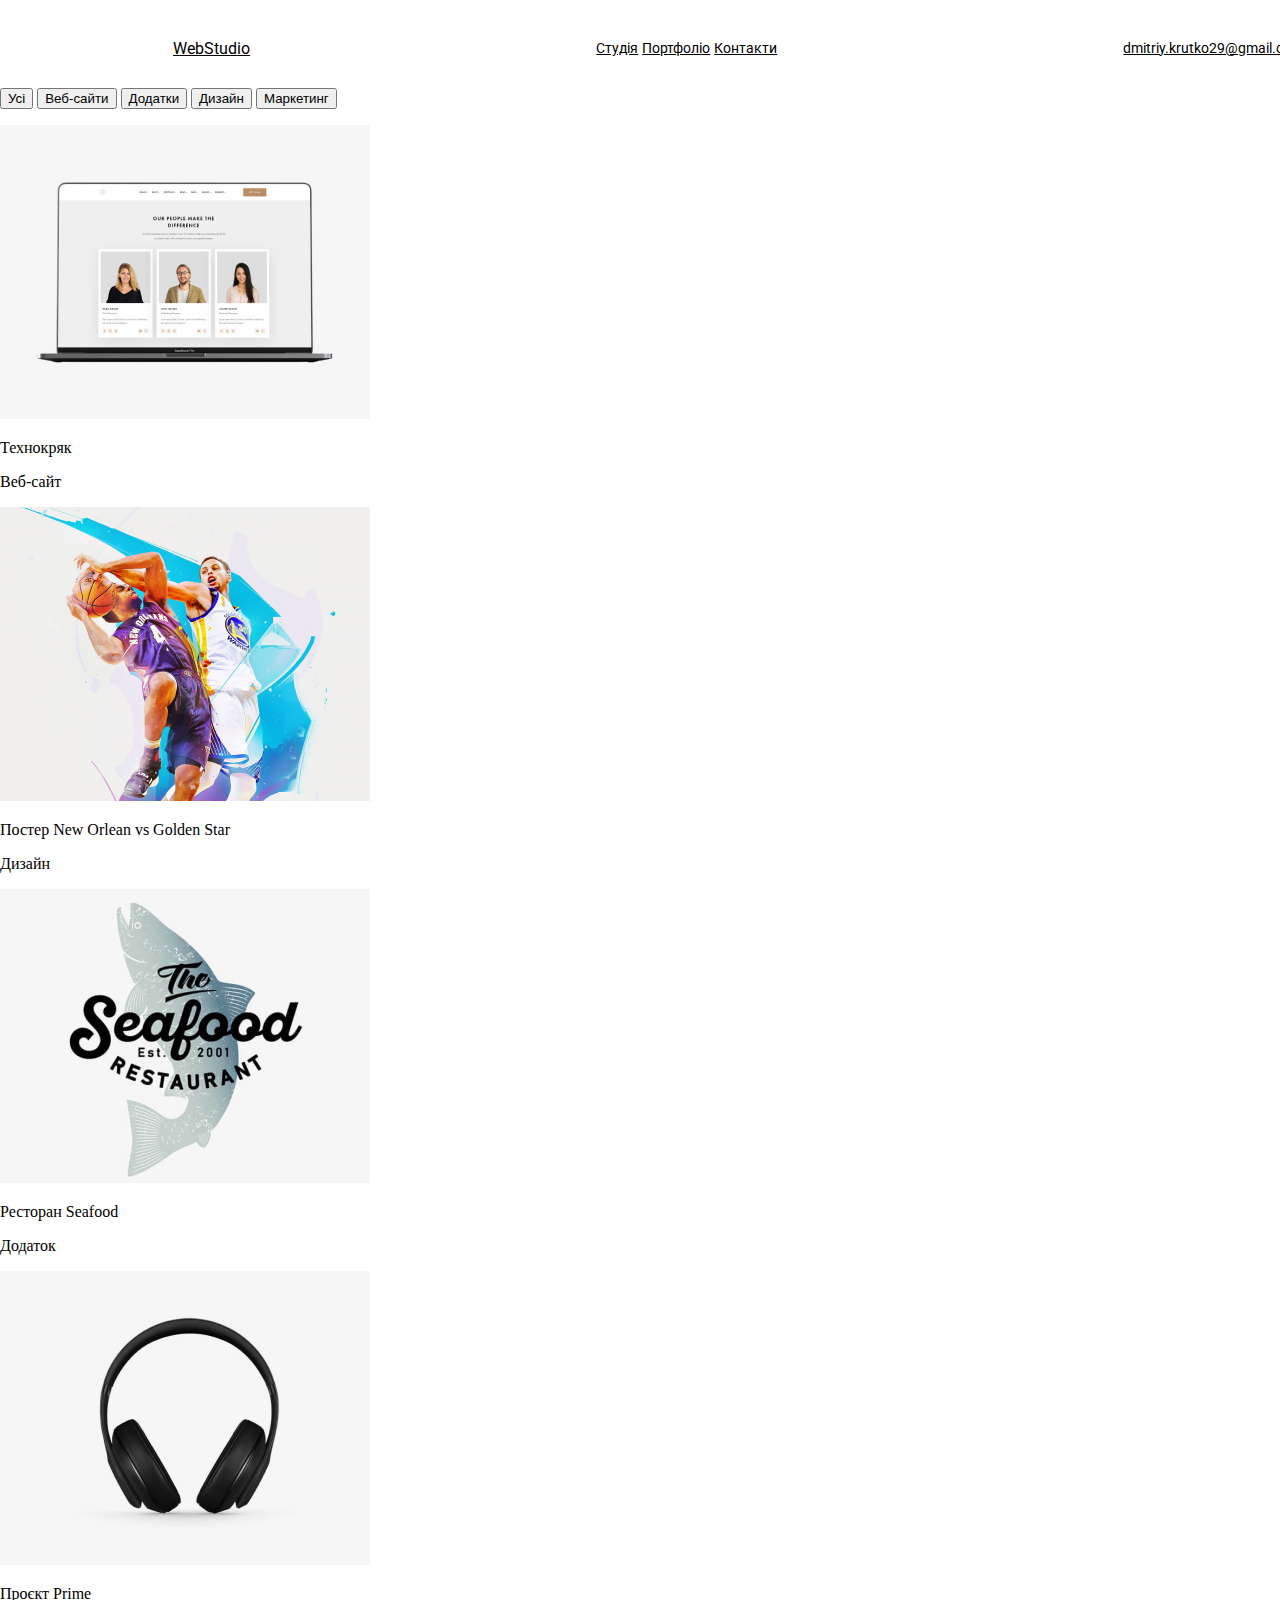
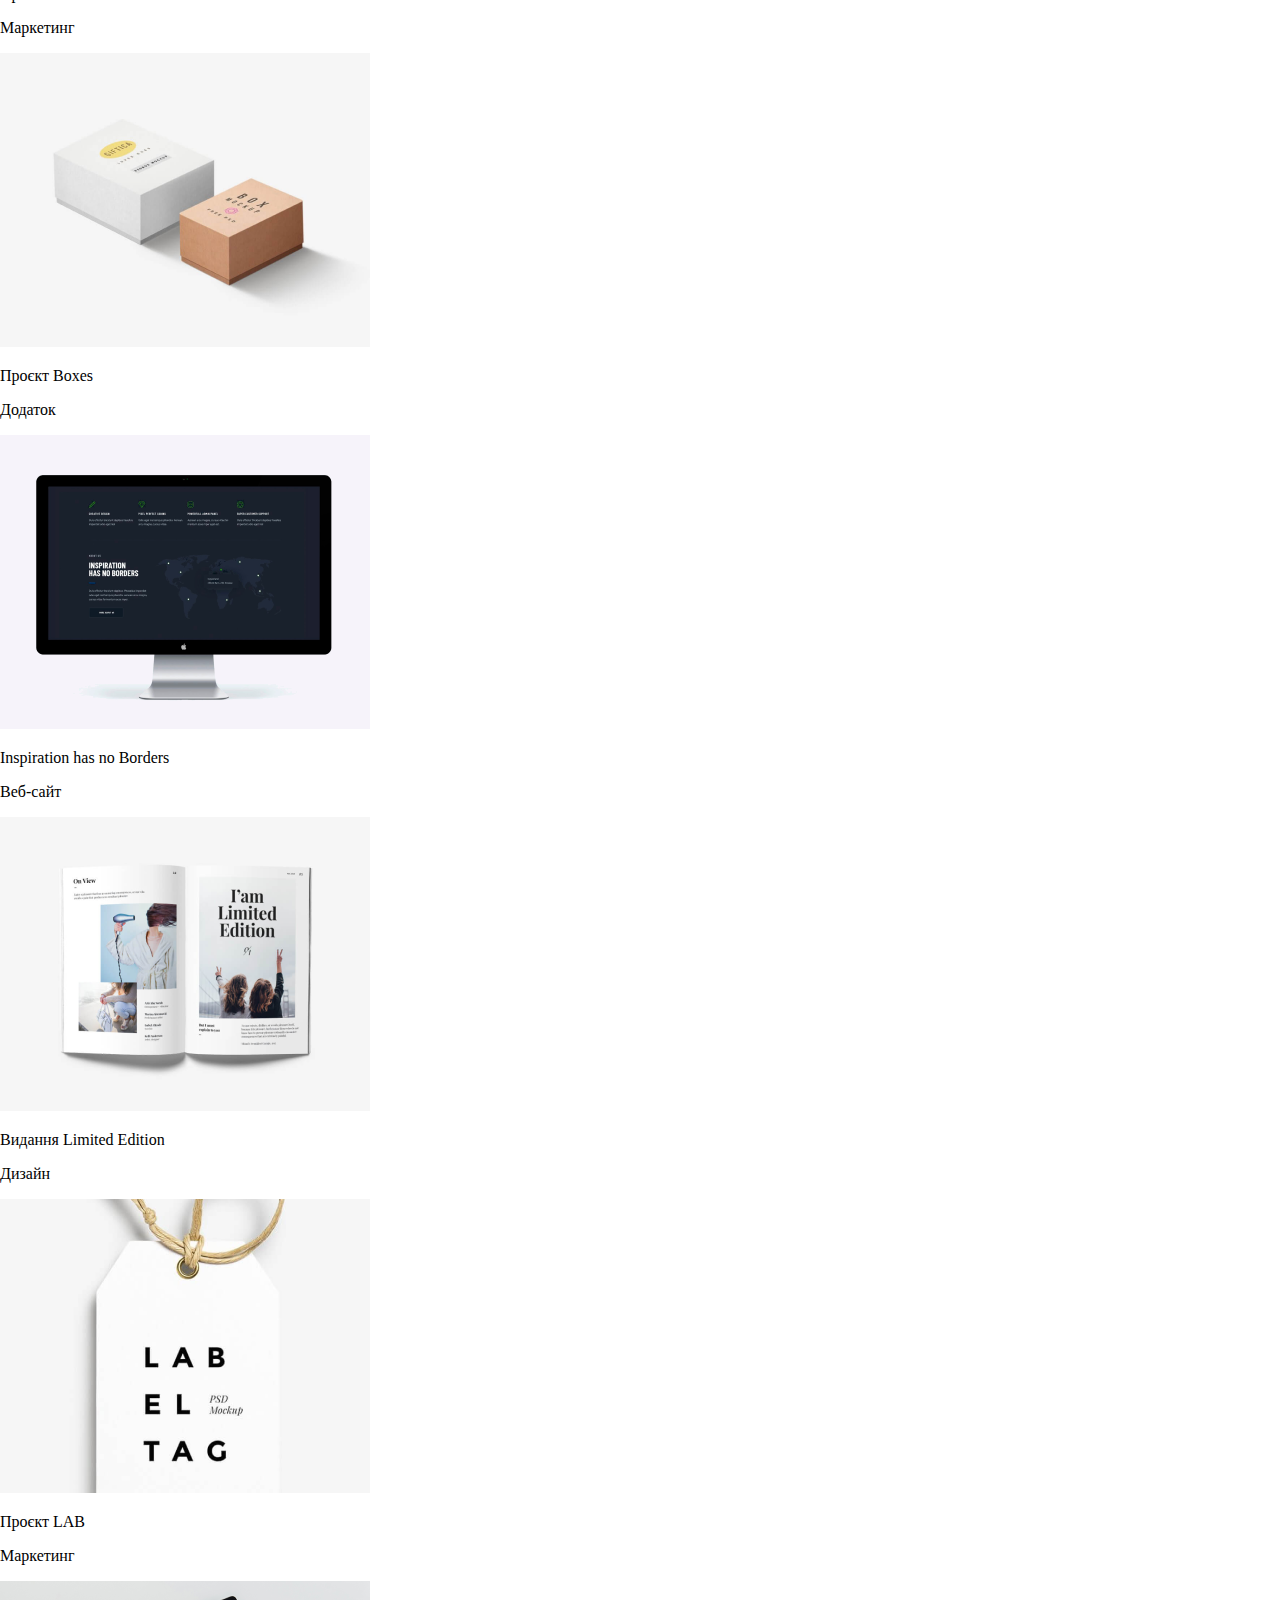
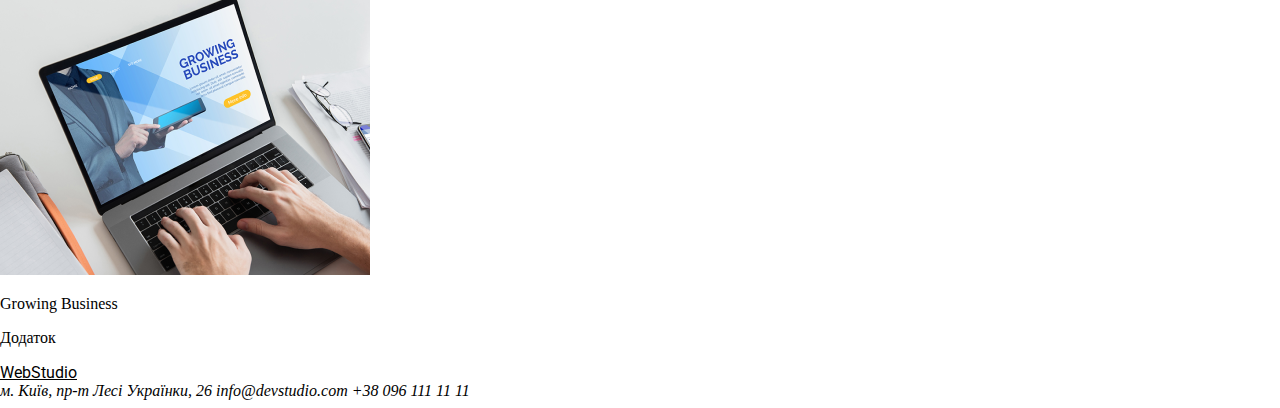
==== portfolio.html @ a4841aaa "main" ====
<!DOCTYPE html>
<html lang="en">
<head>
    <meta charset="UTF-8">
    <meta name="viewport" content="width-device-width, initial-scale=1.0">
    <title>Portfolio</title>
    <link rel="stylesheet" href="./css/main.css">
</head>
<body>
    <header class="header">
        <a href="WebStudio.ua" class="logo">WebStudio</a>
        <nav>
            <a href="Студія" class="nav">Студія</a>
            <a href="portfolio.html" class="nav">Портфоліо</a>
            <a href="Контакти" class="nav">Контакти</a>
        </nav>
        <div class="contacts-header">
           <a href="mailto:dmitriy.krutko29@gmail.com">dmitriy.krutko29@gmail.com</a> 
           <a href="tel:+380504185567">+38-050-418-55-67</a> 
        </div>
    </header>
    <main>
        <div class="grid-buttons-galery">
            <button type="button" class="button-galery">Усі</button>
            <button type="button" class="button-galery">Веб-сайти</button>
            <button type="button" class="button-galery">Додатки</button>
            <button type="button" class="button-galery">Дизайн</button>
            <button type="button" class="button-galery">Маркетинг</button>
        </div>
        <section class="container-galery">
            <figure class="galery-figure">
                <img src="./images/img.png" width="370px" height="294px">
                <div class="imageinfo">
                <p>Технокряк</p>
                <span>Веб-сайт</span>
                </div>
            </figure>
            <figure class="galery-figure">
                <img src="./images/img(1).png" width="370px" height="294px">
                <div class="imageinfo">
                <p>Постер New Orlean vs Golden Star</p>
                <span>Дизайн</span>
                </div>
            </figure>
            <figure class="galery-figure">
                <img src="./images/img(2).png" width="370px" height="294px">
                <div class="imageinfo">
                <p>Ресторан Seafood</p>
                <span>Додаток</span>
                </div>
            </figure>
            <figure class="galery-figure">
                <img src="./images/img(3).png" width="370px" height="294px">
                <div class="imageinfo">
                <p>Проєкт Prime</p>
                <span>Маркетинг</span>
                </div>
            </figure>
            <figure class="galery-figure">
                <img src="./images/img(4).png" width="370px" height="294px">
                <div class="imageinfo">
                <p>Проєкт Boxes</p>
                <span>Додаток</span>
                </div>
            </figure>
            <figure class="galery-figure">
                <img src="./images/img(5).png" width="370px" height="294px">
                <div class="imageinfo">
                <p>Inspiration has no Borders</p>
                <span>Веб-сайт</span>
                </div>
            </figure>
            <figure class="galery-figure">
                <img src="./images/img(6).png" width="370px" height="294px">
                <div class="imageinfo">
                <p>Видання Limited Edition</p>
                <span>Дизайн</span>
                </div>
            </figure>
            <figure class="galery-figure">
                <img src="./images/img(7).png" width="370px" height="294px">
                <div class="imageinfo">
                <p>Проєкт LAB</p>
                <span>Маркетинг</span>
                </div>
            </figure>
            <figure class="galery-figure">
                <img src="./images/img(8).png" width="370px" height="294px">
                <div class="imageinfo">
                <p>Growing Business</p>
                <span>Додаток</span>
                </div>
            </figure>
        </section> 
    </main>
    <footer>
        <a href="WebStudio.ua">WebStudio</a>
        <address>
            м. Київ, пр-т Лесі Українки, 26
            info@devstudio.com  
            +38 096 111 11 11
        </address>
    </footer>
</body>
</html>
---- css/main.css ----
@import url('https://fonts.googleapis.com/css2?family=Roboto&display=swap');

* {
    margin-left: 0;
}

.container-body {
    width: 1600px;
}

.header {
    width: 1600px;
    height: 80px;
    display: flex;
    justify-content: space-around;
    align-items: center;
}

.logo {
    justify-self: flex-start;
}

.nav {
    justify-self: center;
    font-size: 14px;
}

.studio{
    padding-right: 30px;
}   

.portfolio {
    padding-right: 30px;
}

.contacts-header {
    justify-self: end;
    font-size: 14px;
}

.mail {
    padding-right: 30px;
}

a {
    color: black;
    font-family: 'Roboto', sans-serif;
}

a:hover {
    color: #2196F3;
}

.logofirstpart {
    color: #2196F3;
    font-size: 26px;
}

.logosecondpart {
    color: black;
    font-size: 26px;
}

.banner {
    display: flex;
    flex-direction: column;
    height: 400px;
    align-items: center;
    background-color: #2F303A;
    padding-top: 200px;
}

#bannertext {
    height: 120px;
    width: 696px;
    font-family: 'Roboto', sans-serif;
    color: white;
    font-weight: 900;
    font-size: 44px;
    line-height: 60px;
    /* or 136% */
    text-align: center;
    letter-spacing: 0.06em;
    text-transform: uppercase;
}

.buttonbanner {
    height: 50px;
    width: 216px;
    background-color: #2196F3;
    font-family: 'Roboto', sans-serif;
    color: white;
    border-radius: 4px;
    
}

#button {
    height: 50px;
    width: 216px;
    padding-bottom: 92px;
}

.goals {
    display: flex;
    flex-flow: row nowrap;
    align-items: center;
    margin-left: 175px;
    margin-top: 94px;
    font-family: 'Roboto', sans-serif;
    font-weight: 400;
    font-size: 14px;
    line-height: 24px;
}

#goal {
    height: 72px;
    width: 290px;
    padding-right: 30px;
}

.whatwedo {
    display: flex;
    flex-direction: row;
    justify-content: center;
}

.whatweedoimg {
    padding: 0 35px 0 35px;
    padding-bottom: 94px;

}
.whatwedootext {
    text-align: center;
    font-size: 36px;
    margin-top: 94px;
    margin-bottom: 50px;
    font-family: 'Roboto', sans-serif;
    padding-top: 94px;

}

.containerourteam {
    display: block;
    align-content: center;
    flex-direction: column;
    height: 648px;
    background-color: #F5F4FA;
    padding-bottom: 92px;
}

.ourteamh1 {
    text-align: center;
    margin-top: 94px;
    margin-bottom: 50px;
    font-family: 'Roboto', sans-serif;
    font-weight: 700;
    font-size: 36px;
    line-height: 42px;
    text-align: center;
    letter-spacing: 0.03em;
    padding-top: 94px;
}

.ourteam {
    display: flex;
    flex-direction: row;
    justify-content: center;
}

.members-card {
    border-radius: 0px 0px 4px 4px;
    box-shadow: 0px 1px 3px rgba(0, 0, 0, 0.12), 0px 1px 1px rgba(0, 0, 0, 0.14), 0px 2px 1px rgba(0, 0, 0, 0.2);
    background: #FFFFFF;
}

.figurecaption-members {
    padding-top: 30px;
    font-size: 16px;
    font-family: 'Roboto', sans-serif;
    text-align: center;
}

.abouttext {
   color: #757575;;
}

.footer {
    display: flex;
    height: 252px;
    flex-direction: column;
    background-color: #2F303A;
}

.logofooter {
    margin-left: 215px;
    padding-top: 60px;
    padding-bottom: 20px;
}

.adress {
    color: white;
    margin-left: 215px;
}

.footer-adress-email {
    color: rgba(255, 255, 255, 0.6);
    margin-left: 215px;
}

.footer-adress-phone {
    color: rgba(255, 255, 255, 0.6);
    margin-left: 215px;
    font-family: 'Roboto', sans-serif;
}

.logofirstpartfooter {
    color: #2196F3;
    font-size: 26px;
    font-family: 'Roboto', sans-serif;
}

.logosecondpartfooter {
    color: white;
    font-size: 26px;
    font-family: 'Roboto', sans-serif;
}
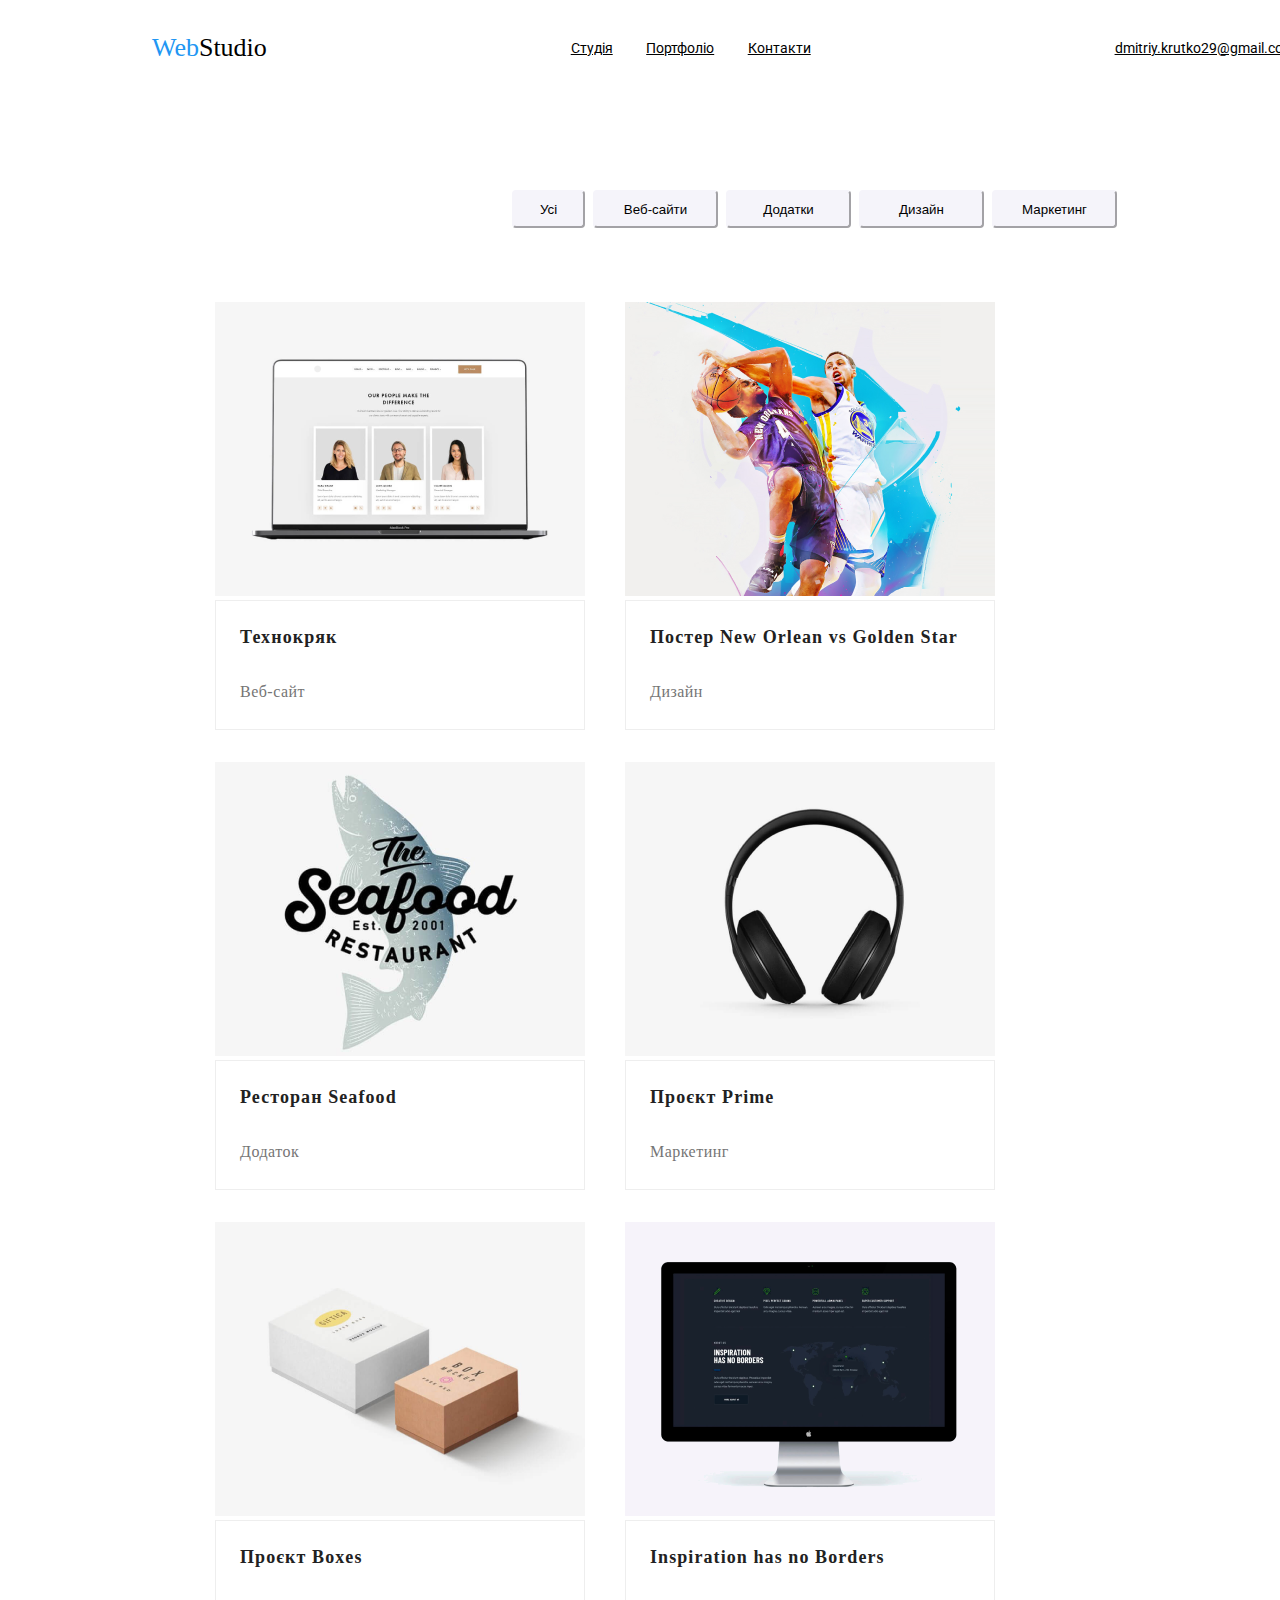
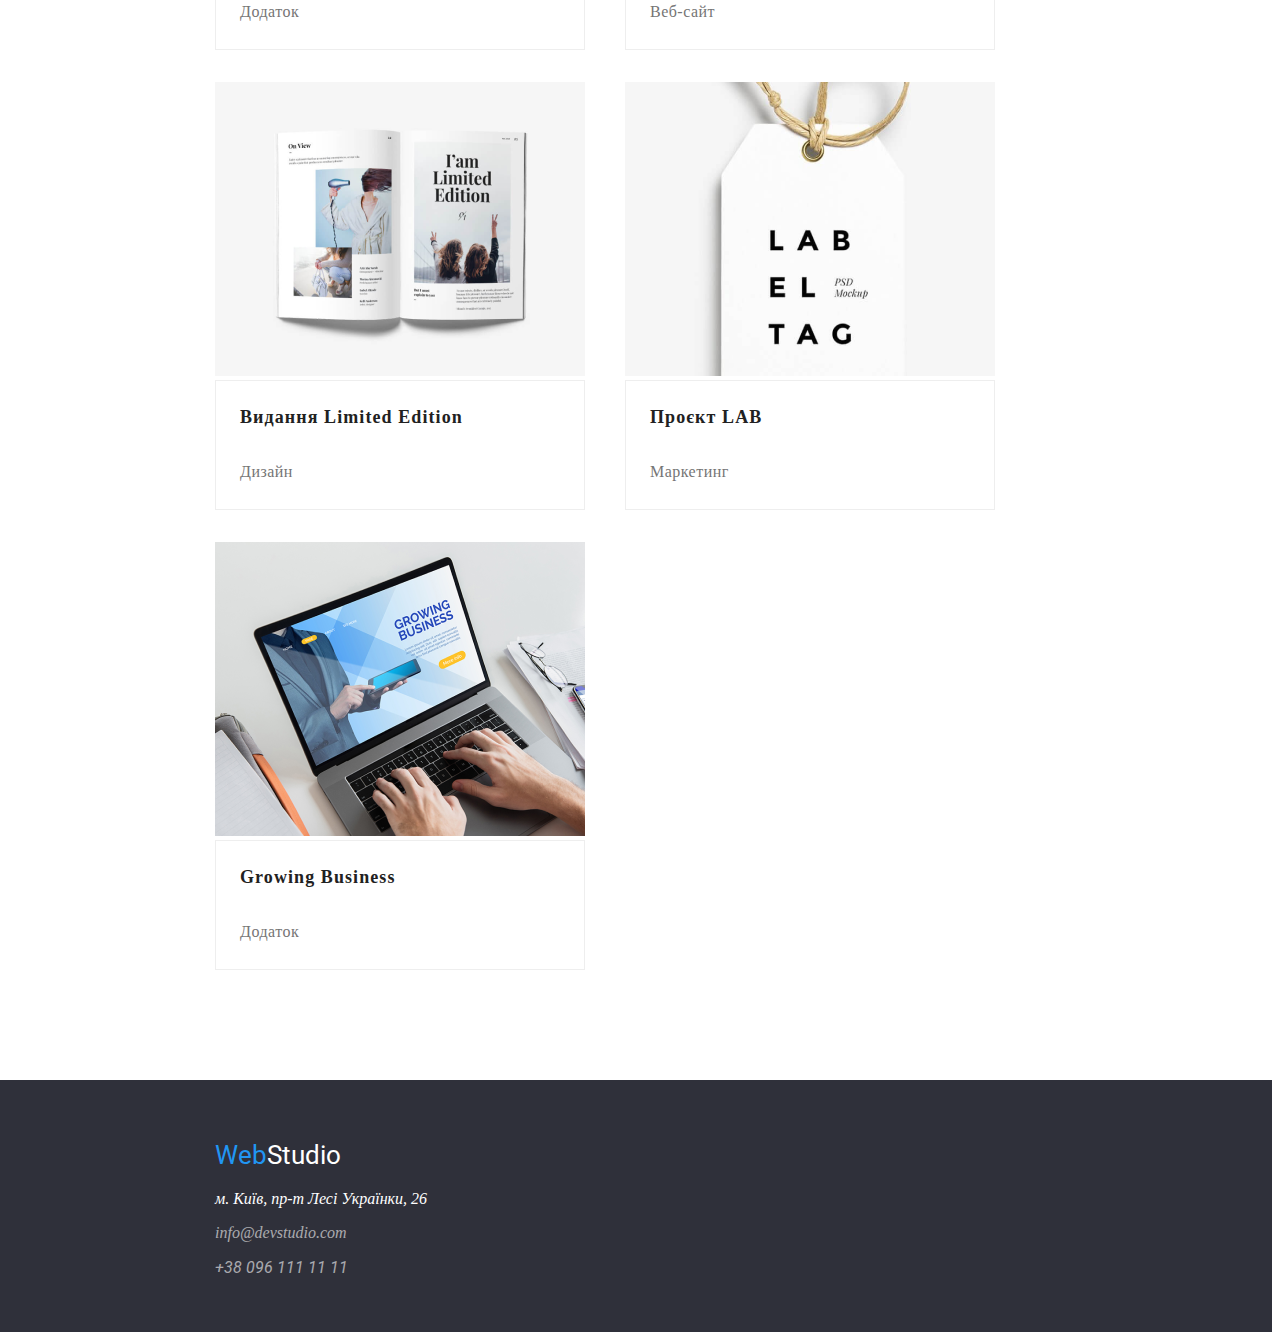
==== commit b8d16aea: "main" ====
--- a/portfolio.html
+++ b/portfolio.html
@@ -8,98 +8,108 @@
 </head>
 <body>
     <header class="header">
-        <a href="WebStudio.ua" class="logo">WebStudio</a>
+        <div class="logo">
+        <span class="logofirstpart">Web</span><span class="logosecondpart">Studio
+        </div>
+        <div class="nav">
         <nav>
-            <a href="Студія" class="nav">Студія</a>
-            <a href="portfolio.html" class="nav">Портфоліо</a>
-            <a href="Контакти" class="nav">Контакти</a>
+        <a href="Студія" class="studio">Студія</a>
+        <a href="portfolio.html" class="portfolio">Портфоліо</a>
+        <a href="Контакти">Контакти</a>
         </nav>
+        </div>
         <div class="contacts-header">
-           <a href="mailto:dmitriy.krutko29@gmail.com">dmitriy.krutko29@gmail.com</a> 
-           <a href="tel:+380504185567">+38-050-418-55-67</a> 
+        <a href="mailto:dmitriy.krutko29@gmail.com" class="mail">dmitriy.krutko29@gmail.com</a> 
+        <a href="tel:+380504185567" class="phone">+38-050-418-55-67</a> 
         </div>
     </header>
     <main>
-        <div class="grid-buttons-galery">
-            <button type="button" class="button-galery">Усі</button>
-            <button type="button" class="button-galery">Веб-сайти</button>
-            <button type="button" class="button-galery">Додатки</button>
-            <button type="button" class="button-galery">Дизайн</button>
-            <button type="button" class="button-galery">Маркетинг</button>
+        <div class="buttonsgalery">
+            <div id="padright"><button type="button" id="buttongalery1">Усі</button></div>
+            <div id="padright"><button type="button" id="buttongalery">Веб-сайти</button></div>
+            <div id="padright"><button type="button" id="buttongalery">Додатки</button></div>
+            <div id="padright"><button type="button" id="buttongalery">Дизайн</button></div>
+            <div id="padright"><button type="button" id="buttongalery">Маркетинг</button></div>
         </div>
         <section class="container-galery">
             <figure class="galery-figure">
                 <img src="./images/img.png" width="370px" height="294px">
                 <div class="imageinfo">
                 <p>Технокряк</p>
-                <span>Веб-сайт</span>
+                <span id="aboutgalery">Веб-сайт</span>
                 </div>
             </figure>
             <figure class="galery-figure">
                 <img src="./images/img(1).png" width="370px" height="294px">
                 <div class="imageinfo">
                 <p>Постер New Orlean vs Golden Star</p>
-                <span>Дизайн</span>
+                <span id="aboutgalery">Дизайн</span>
                 </div>
             </figure>
             <figure class="galery-figure">
                 <img src="./images/img(2).png" width="370px" height="294px">
                 <div class="imageinfo">
                 <p>Ресторан Seafood</p>
-                <span>Додаток</span>
+                <span id="aboutgalery">Додаток</span>
                 </div>
             </figure>
             <figure class="galery-figure">
                 <img src="./images/img(3).png" width="370px" height="294px">
                 <div class="imageinfo">
                 <p>Проєкт Prime</p>
-                <span>Маркетинг</span>
+                <span id="aboutgalery">Маркетинг</span>
                 </div>
             </figure>
             <figure class="galery-figure">
                 <img src="./images/img(4).png" width="370px" height="294px">
                 <div class="imageinfo">
                 <p>Проєкт Boxes</p>
-                <span>Додаток</span>
+                <span id="aboutgalery">Додаток</span>
                 </div>
             </figure>
             <figure class="galery-figure">
                 <img src="./images/img(5).png" width="370px" height="294px">
                 <div class="imageinfo">
                 <p>Inspiration has no Borders</p>
-                <span>Веб-сайт</span>
+                <span id="aboutgalery">Веб-сайт</span>
                 </div>
             </figure>
             <figure class="galery-figure">
                 <img src="./images/img(6).png" width="370px" height="294px">
                 <div class="imageinfo">
                 <p>Видання Limited Edition</p>
-                <span>Дизайн</span>
+                <span id="aboutgalery">Дизайн</span>
                 </div>
             </figure>
             <figure class="galery-figure">
                 <img src="./images/img(7).png" width="370px" height="294px">
                 <div class="imageinfo">
                 <p>Проєкт LAB</p>
-                <span>Маркетинг</span>
+                <span id="aboutgalery">Маркетинг</span>
                 </div>
             </figure>
             <figure class="galery-figure">
                 <img src="./images/img(8).png" width="370px" height="294px">
                 <div class="imageinfo">
                 <p>Growing Business</p>
-                <span>Додаток</span>
+                <span id="aboutgalery">Додаток</span>
                 </div>
             </figure>
         </section> 
     </main>
-    <footer>
-        <a href="WebStudio.ua">WebStudio</a>
+    <footer class="footer">
+        <div class="logofooter">
+        <span class="logofirstpartfooter">Web</span><span class="logosecondpartfooter">Studio
+        </div>
+        <div>
         <address>
-            м. Київ, пр-т Лесі Українки, 26
-            info@devstudio.com  
-            +38 096 111 11 11
+            <div class="adress">
+                м. Київ, пр-т Лесі Українки, 26
+            </div>
+            <p class="footer-adress-email">info@devstudio.com</p>  
+            <p class="footer-adress-phone">+38 096 111 11 11</P>
         </address>
+        </div>
     </footer>
 </body>
 </html>--- a/css/main.css
+++ b/css/main.css
@@ -223,4 +223,73 @@
     color: white;
     font-size: 26px;
     font-family: 'Roboto', sans-serif;
+}
+
+.buttonsgalery {
+    display: flex;
+    align-items: center;
+    justify-content: space-between;
+    height: 54px;
+    width: 575px;
+    margin-left: 512px;
+    margin-top: 94px;
+}
+
+#buttongalery {
+    width: 125px;
+    height: 38px;
+    background: #F5F4FA;
+    border-radius: 4px; 
+    border-color: #F5F4FA;
+}
+#buttongalery1 {
+    width: 73px;
+    height: 38px;
+    background: #F5F4FA;
+    border-radius: 4px; 
+    border-color: #F5F4FA;
+}
+
+#padright {
+    padding-right: 8px;
+}
+
+#buttongalery:hover {
+    background-color: #2196F3;
+}
+
+#buttongalery1:hover {
+    background-color: #2196F3;
+}
+
+.container-galery {
+    display: flex;
+    flex-flow: row wrap;
+    margin-left: 215px;
+    margin-top: 50px;
+    margin-bottom: 94px;
+}
+
+.imageinfo {
+    font-weight: 700;
+    font-size: 18px;
+    line-height: 36px;
+/* identical to box height, or 200% */
+
+    letter-spacing: 0.06em;
+
+    color: #212121; 
+    background: #FFFFFF;
+    border: 1px solid #EEEEEE;
+    padding-left: 24px;
+    padding-bottom: 20px;
+}
+
+#aboutgalery {
+    font-weight: 400;
+    font-size: 16px;
+    line-height: 30px;
+/* identical to box height, or 188% */
+    letter-spacing: 0.03em;
+    color: #757575;
 }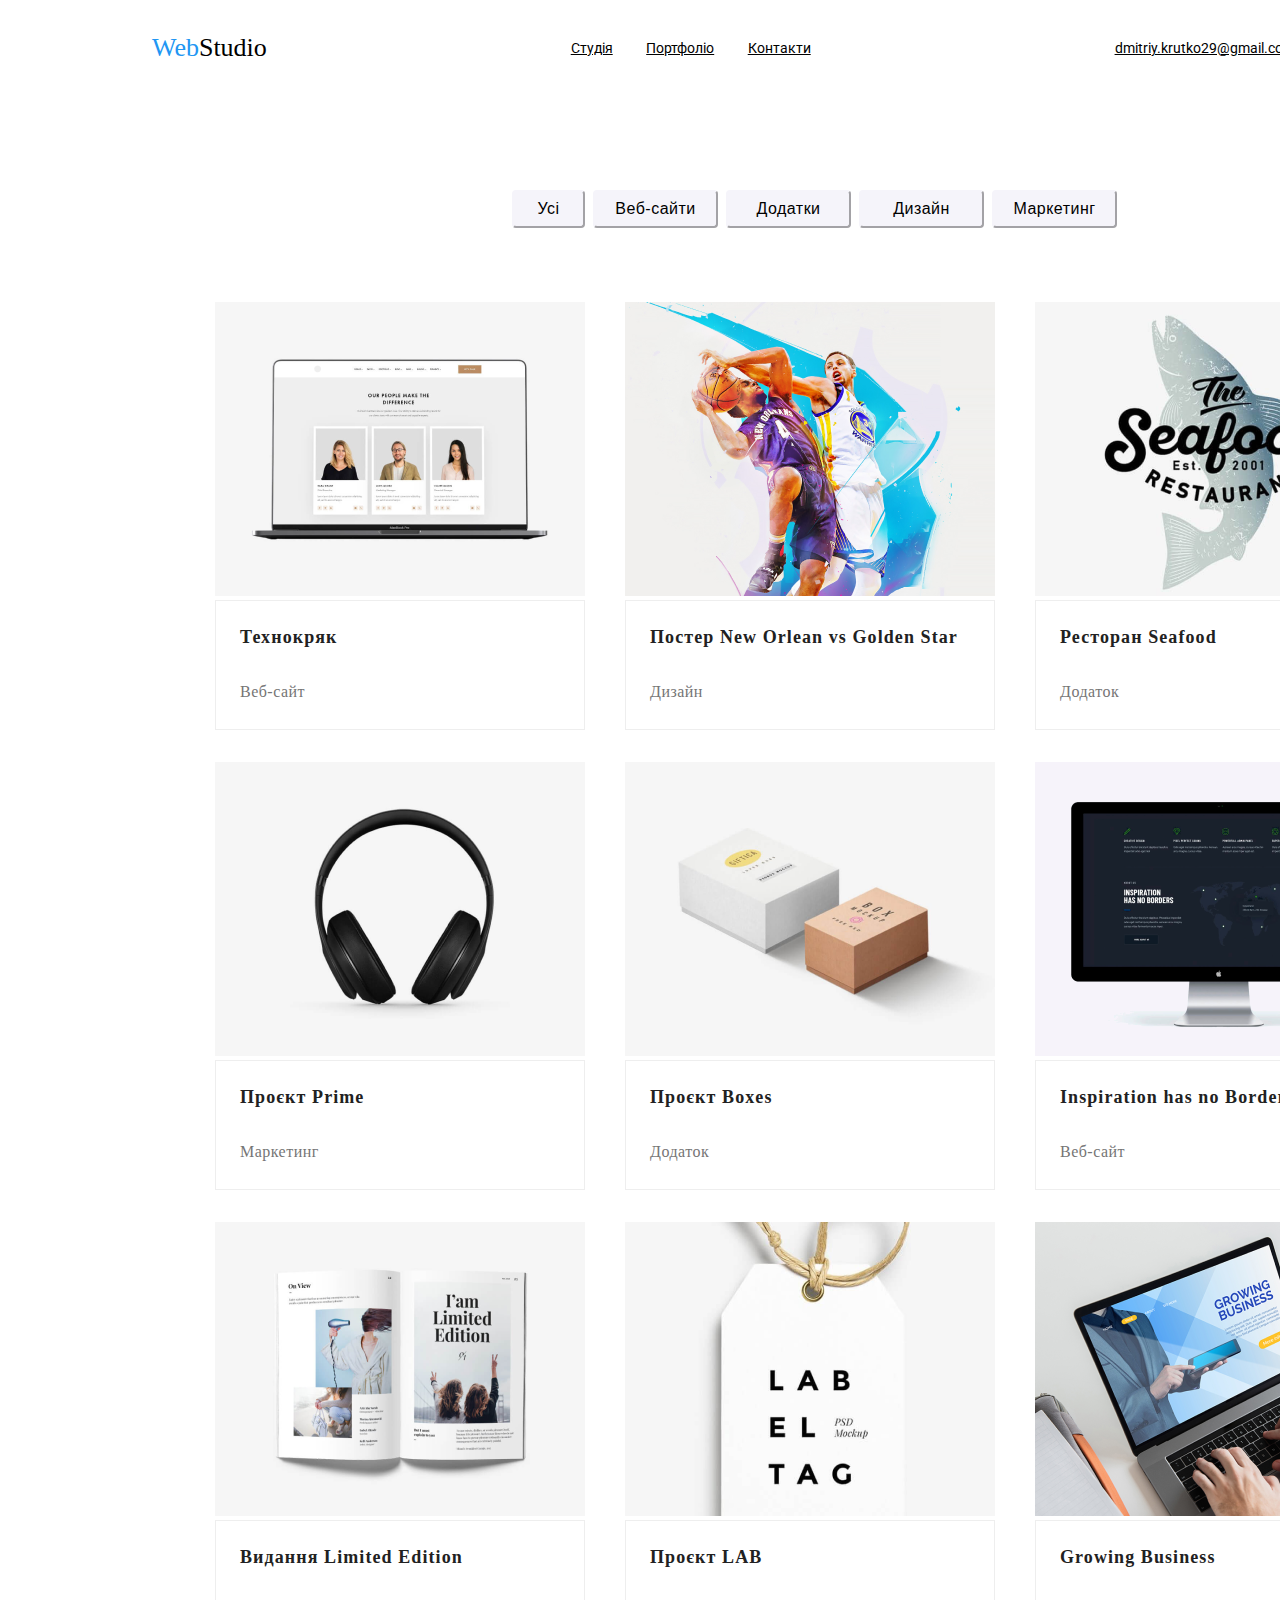
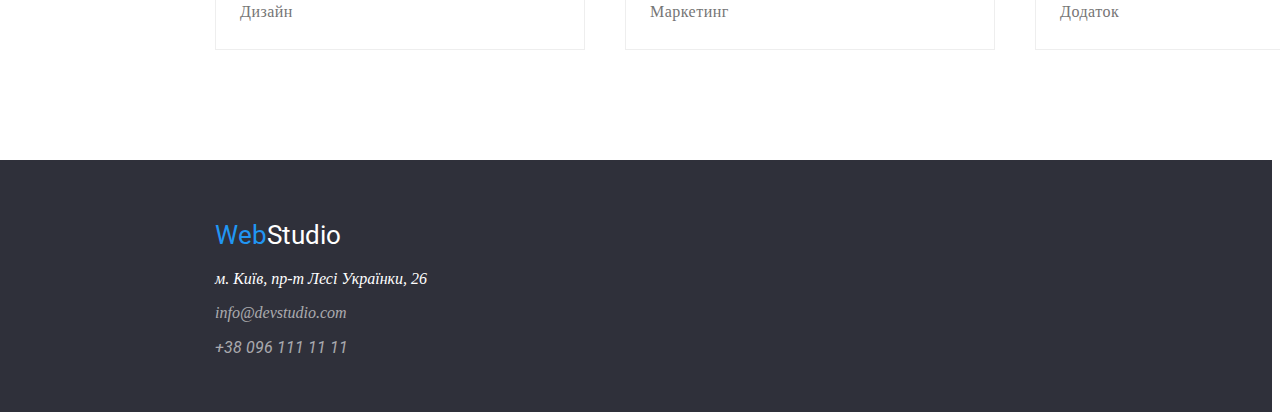
==== commit ff6d1cca: "main" ====
--- a/portfolio.html
+++ b/portfolio.html
@@ -13,7 +13,7 @@
         </div>
         <div class="nav">
         <nav>
-        <a href="Студія" class="studio">Студія</a>
+        <a href="index.html" class="studio">Студія</a>
         <a href="portfolio.html" class="portfolio">Портфоліо</a>
         <a href="Контакти">Контакти</a>
         </nav>
--- a/css/main.css
+++ b/css/main.css
@@ -241,6 +241,13 @@
     background: #F5F4FA;
     border-radius: 4px; 
     border-color: #F5F4FA;
+    font-weight: 500;
+    font-size: 16px;
+    line-height: 26px;
+/* identical to box height, or 162% */
+
+    text-align: center;
+    letter-spacing: 0.03em;
 }
 #buttongalery1 {
     width: 73px;
@@ -248,6 +255,13 @@
     background: #F5F4FA;
     border-radius: 4px; 
     border-color: #F5F4FA;
+    font-weight: 500;
+    font-size: 16px;
+    line-height: 26px;
+/* identical to box height, or 162% */
+
+    text-align: center;
+    letter-spacing: 0.03em;
 }
 
 #padright {
@@ -265,6 +279,7 @@
 .container-galery {
     display: flex;
     flex-flow: row wrap;
+    width: 1600px;
     margin-left: 215px;
     margin-top: 50px;
     margin-bottom: 94px;
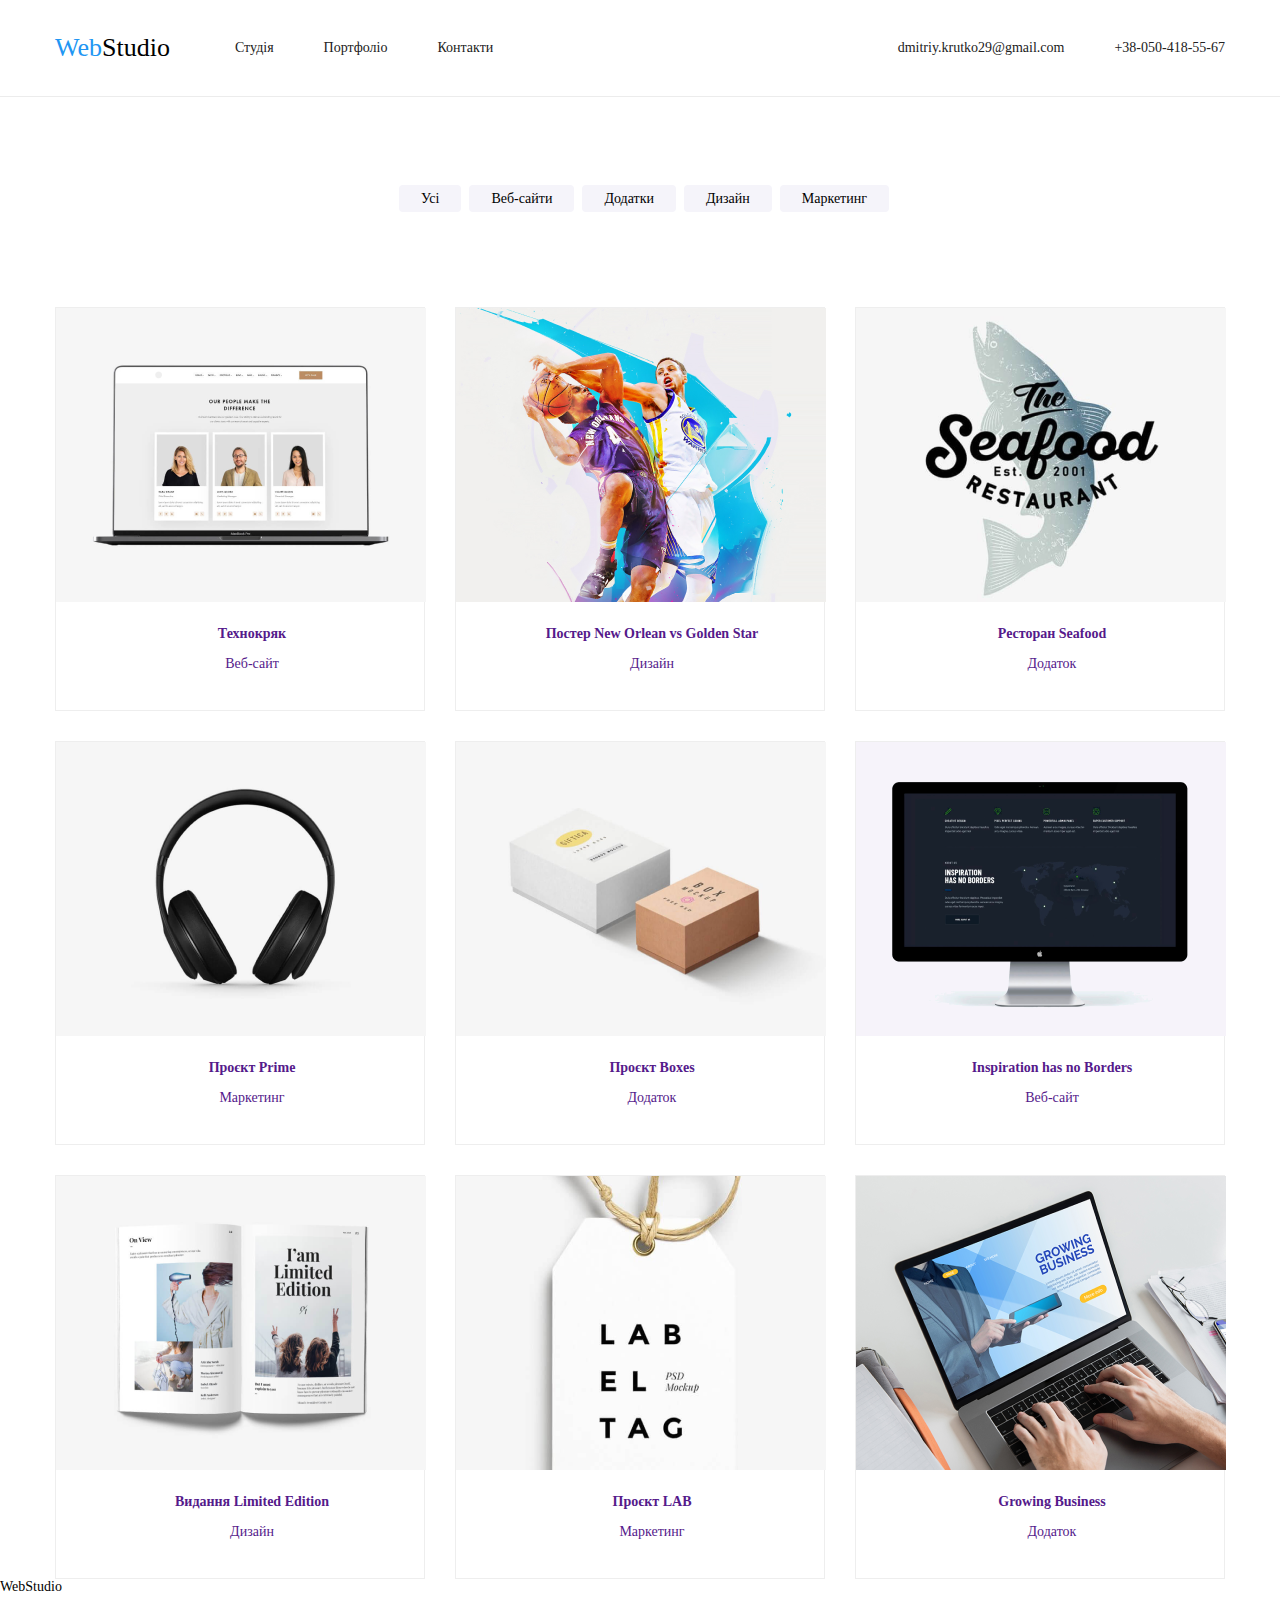
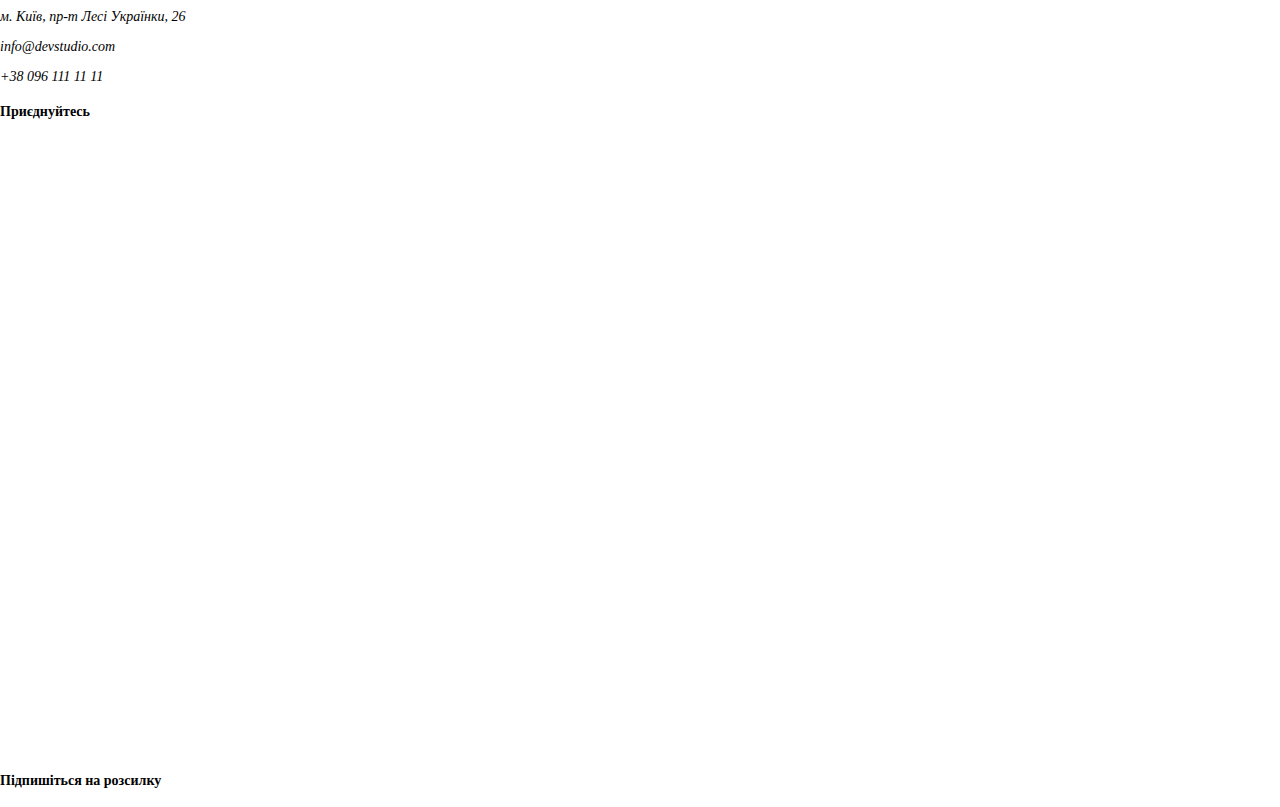
==== commit 3ff95bf1: "start" ====
--- a/portfolio.html
+++ b/portfolio.html
@@ -1,115 +1,160 @@
 <!DOCTYPE html>
 <html lang="en">
+
 <head>
     <meta charset="UTF-8">
     <meta name="viewport" content="width-device-width, initial-scale=1.0">
     <title>Portfolio</title>
     <link rel="stylesheet" href="./css/main.css">
 </head>
+
 <body>
-    <header class="header">
-        <div class="logo">
-        <span class="logofirstpart">Web</span><span class="logosecondpart">Studio
+    <header class="bordered">
+        <div class="container" >
+            <div class="page-header">
+                <a href="index.html" class="logo"><span class="first-partlogo">Web</span><span class="second-partlogo">Studio</span></a>
+                <nav class="site-nav">
+                    <ul class="nav-item">
+                    <li class="item"><a href="studio.html" class="link-nav">Студія</a></li>
+                    <li class="item"><a href="portfolio.html" class="link-nav">Портфоліо</a></li>
+                    <li class="item"><a href="contacts.html" class="link-nav">Контакти</a></li>    
+                    </ul>             
+                </nav>
+                <ul class="header-contacts">
+                    <li class="item"><a href="mailto:dmitriy.krutko29@gmail.com" class="nav-contacts">dmitriy.krutko29@gmail.com</a></li>
+                    <li class="item"><a href="tel:+380504185567" class="nav-contacts">+38-050-418-55-67</a></li>
+                </ul>
+            </div>
         </div>
-        <div class="nav">
-        <nav>
-        <a href="index.html" class="studio">Студія</a>
-        <a href="portfolio.html" class="portfolio">Портфоліо</a>
-        <a href="Контакти">Контакти</a>
-        </nav>
-        </div>
-        <div class="contacts-header">
-        <a href="mailto:dmitriy.krutko29@gmail.com" class="mail">dmitriy.krutko29@gmail.com</a> 
-        <a href="tel:+380504185567" class="phone">+38-050-418-55-67</a> 
-        </div>
+     
     </header>
     <main>
-        <div class="buttonsgalery">
-            <div id="padright"><button type="button" id="buttongalery1">Усі</button></div>
-            <div id="padright"><button type="button" id="buttongalery">Веб-сайти</button></div>
-            <div id="padright"><button type="button" id="buttongalery">Додатки</button></div>
-            <div id="padright"><button type="button" id="buttongalery">Дизайн</button></div>
-            <div id="padright"><button type="button" id="buttongalery">Маркетинг</button></div>
-        </div>
-        <section class="container-galery">
-            <figure class="galery-figure">
-                <img src="./images/img.png" width="370px" height="294px">
-                <div class="imageinfo">
-                <p>Технокряк</p>
-                <span id="aboutgalery">Веб-сайт</span>
-                </div>
-            </figure>
-            <figure class="galery-figure">
-                <img src="./images/img(1).png" width="370px" height="294px">
-                <div class="imageinfo">
-                <p>Постер New Orlean vs Golden Star</p>
-                <span id="aboutgalery">Дизайн</span>
-                </div>
-            </figure>
-            <figure class="galery-figure">
-                <img src="./images/img(2).png" width="370px" height="294px">
-                <div class="imageinfo">
-                <p>Ресторан Seafood</p>
-                <span id="aboutgalery">Додаток</span>
-                </div>
-            </figure>
-            <figure class="galery-figure">
-                <img src="./images/img(3).png" width="370px" height="294px">
-                <div class="imageinfo">
-                <p>Проєкт Prime</p>
-                <span id="aboutgalery">Маркетинг</span>
-                </div>
-            </figure>
-            <figure class="galery-figure">
-                <img src="./images/img(4).png" width="370px" height="294px">
-                <div class="imageinfo">
-                <p>Проєкт Boxes</p>
-                <span id="aboutgalery">Додаток</span>
-                </div>
-            </figure>
-            <figure class="galery-figure">
-                <img src="./images/img(5).png" width="370px" height="294px">
-                <div class="imageinfo">
-                <p>Inspiration has no Borders</p>
-                <span id="aboutgalery">Веб-сайт</span>
-                </div>
-            </figure>
-            <figure class="galery-figure">
-                <img src="./images/img(6).png" width="370px" height="294px">
-                <div class="imageinfo">
-                <p>Видання Limited Edition</p>
-                <span id="aboutgalery">Дизайн</span>
-                </div>
-            </figure>
-            <figure class="galery-figure">
-                <img src="./images/img(7).png" width="370px" height="294px">
-                <div class="imageinfo">
-                <p>Проєкт LAB</p>
-                <span id="aboutgalery">Маркетинг</span>
-                </div>
-            </figure>
-            <figure class="galery-figure">
-                <img src="./images/img(8).png" width="370px" height="294px">
-                <div class="imageinfo">
-                <p>Growing Business</p>
-                <span id="aboutgalery">Додаток</span>
-                </div>
-            </figure>
-        </section> 
+        <section class="container">
+        <ul class="filters">
+            <li class="item"><a href="" class="btn-filters">Усі</a></li>
+            <li class="item"><a href="" class="btn-filters">Веб-сайти</a></li>
+            <li class="item"><a href="" class="btn-filters">Додатки</a></li>
+            <li class="item"><a href="" class="btn-filters">Дизайн</a></li>
+            <li class="item"><a href="" class="btn-filters">Маркетинг</a></li>
+        </ul>
+        </section>
+        <section class="container">
+            <ul class="carts">
+                <li class="item">
+                    <a href="" class="cart-link">
+                        <img src="./images/img.png" width="370px" height="294px" alt=""></img>
+                        <div class="cart-text">
+                            <h3 class="titlecart">Технокряк</h3>
+                            <p class="about">Веб-сайт</p>
+                        </div>
+                    </a>
+                </li>
+                <li class="item">
+                    <a href="" class="cart-link">
+                        <img src="./images/img(1).png" alt="" width="370px" height="294px"></img>
+                        <div class="cart-text">
+                            <h3 class="titlecart">Постер New Orlean vs Golden Star</h3>
+                            <p class="about">Дизайн</p>
+                        </div>
+                    </a>
+                </li>
+                <li class="item">
+                    <a href="" class="cart-link">
+                        <img src="./images/img(2).png" width="370px" height="294px" alt=""></img>
+                        <div class="cart-text">
+                            <h3 class="titlecart">Ресторан Seafood</h3>
+                            <p class="about">Додаток</p>
+                        </div>
+                    </a>
+                </li>
+                <li class="item">
+                    <a href="" class="cart-link">
+                        <img src="./images/img(3).png" width="370px" height="294px" alt=""></img>
+                        <div class="cart-text">
+                            <h3 class="titlecart">Проєкт Prime</h3>
+                            <p class="about">Маркетинг</p>
+                        </div>
+                    </a>
+                </li>
+                <li class="item">
+                    <a href="" class="cart-link">
+                        <img src="./images/img(4).png" width="370px" height="294px" alt=""></img>
+                        <div class="cart-text">
+                            <h3 class="titlecart">Проєкт Boxes</h3>
+                            <p class="about">Додаток</p>
+                        </div>
+                    </a>
+                </li>
+                <li class="item">
+                    <a href="" class="cart-link">
+                        <img src="./images/img(5).png" width="370px" height="294px" alt=""></img>
+                        <div class="cart-text">
+                            <h3 class="titlecart">Inspiration has no Borders</h3>
+                            <p class="about">Веб-сайт</p>
+                        </div>
+                    </a>
+                </li>
+                <li class="item">
+                    <a href="" class="cart-link">
+                        <img src="./images/img(6).png" width="370px" height="294px" alt=""></img>
+                        <div class="cart-text">
+                            <h3 class="titlecart">Видання Limited Edition</h3>
+                            <p class="about">Дизайн</p>
+                        </div>
+                    </a>
+                </li>                
+                <li class="item">
+                    <a href="" class="cart-link">
+                        <img src="./images/img(7).png" width="370px" height="294px" alt=""></img>
+                        <div class="cart-text">
+                            <h3 class="titlecart">Проєкт LAB</h3>
+                            <p class="about">Маркетинг</p>
+                        </div>
+                    </a>
+                </li>                
+                <li class="item">
+                    <a href="" class="cart-link">
+                        <img src="./images/img(8).png" width="370px" height="294px" alt=""></img>
+                        <div class="cart-text">
+                            <h3 class="titlecart">Growing Business</h3>
+                            <p class="about">Додаток</p>
+                        </div>
+                    </a>
+                </li>
+            </ul>
+        </section>
     </main>
-    <footer class="footer">
-        <div class="logofooter">
-        <span class="logofirstpartfooter">Web</span><span class="logosecondpartfooter">Studio
-        </div>
-        <div>
+    <footer>
+        <span>Web</span><span>Studio</span>
         <address>
-            <div class="adress">
-                м. Київ, пр-т Лесі Українки, 26
+            <p>м. Київ, пр-т Лесі Українки, 26</p>
+            <p>info@devstudio.com</p>
+            <p>+38 096 111 11 11</P>
+        </address>
+        <section>
+            <h4>Приєднуйтесь</h4>
+            <ul>
+                <li>
+                    <svg></svg>
+                </li>
+                <li>
+                    <svg></svg>
+                </li>
+                <li>
+                    <svg></svg>
+                </li>
+                <li>
+                    <svg></svg>
+                </li>
+            </ul>
+        </section>
+        <section>
+            <h4>Підпишіться на розсилку</h4>
+            <div>
+                <form action=""></form>
             </div>
-            <p class="footer-adress-email">info@devstudio.com</p>  
-            <p class="footer-adress-phone">+38 096 111 11 11</P>
-        </address>
-        </div>
+        </section>
     </footer>
 </body>
+
 </html>--- a/css/main.css
+++ b/css/main.css
@@ -1,310 +1,304 @@
-@import url('https://fonts.googleapis.com/css2?family=Roboto&display=swap');
-
-* {
-    margin-left: 0;
-}
-
-.container-body {
-    width: 1600px;
-}
-
-.header {
-    width: 1600px;
-    height: 80px;
-    display: flex;
-    justify-content: space-around;
+@import url("https://fonts.googleapis.com/css2?family=Roboto&display=swap");
+
+:root {
+    --primery-text-color: #212121;
+    --secondary-text-color: #757575;
+    --hover-effect-color: #2196F3;
+}
+
+html {
+    box-sizing: border-box;
+}
+
+*, *::after, ::before {
+  box-sizing: inherit;
+  list-style: none;
+  font-size: 14px;
+}
+
+body {
+    margin: 0;
+}
+
+.container {
+    width: 1200px;
+    padding: 0 15px;
+    margin: auto;
+    text-align: center;
+    /* outline: 2px solid tomato; */
+}
+
+/* header */
+
+.bordered {
+    border-bottom: 1px solid #ECECEC;
+}
+
+.page-header {
+    display: flex;
     align-items: center;
 }
 
 .logo {
-    justify-self: flex-start;
-}
-
-.nav {
-    justify-self: center;
-    font-size: 14px;
-}
-
-.studio{
-    padding-right: 30px;
-}   
-
-.portfolio {
-    padding-right: 30px;
-}
-
-.contacts-header {
-    justify-self: end;
-    font-size: 14px;
-}
-
-.mail {
-    padding-right: 30px;
-}
-
-a {
+    text-decoration: none;
+}
+
+.first-partlogo {
+    font-size: 26px;
+    color: var(--hover-effect-color);
+}
+
+.second-partlogo {
+    font-size: 26px;
     color: black;
-    font-family: 'Roboto', sans-serif;
-}
-
-a:hover {
-    color: #2196F3;
-}
-
-.logofirstpart {
-    color: #2196F3;
-    font-size: 26px;
-}
-
-.logosecondpart {
-    color: black;
-    font-size: 26px;
-}
-
-.banner {
-    display: flex;
-    flex-direction: column;
-    height: 400px;
-    align-items: center;
-    background-color: #2F303A;
+}
+
+.nav-item {
+    display: flex;
+    margin-top: 0px;
+    margin-bottom: 0px;
+}
+
+.header-contacts .nav-contacts {
+    color: var(--primery-text-color);
+    text-decoration: none;
+}
+
+.header-contacts .nav-contacts:hover {
+    color: var(--hover-effect-color);
+}
+
+.header-contacts .item:last-child {
+    margin-left: 50px;
+}
+
+.link-nav {
+    display: block;
+    text-decoration: none;
+    padding-top: 40px;
+    padding-bottom: 40px;
+    padding-left: 25px;
+    padding-right: 25px;
+    color: var(--primery-text-color);
+}
+
+.link-nav:nth-last-child() {
+    margin-right: 0px;
+ 
+}
+
+
+.link-nav:hover {
+    color: var(--hover-effect-color);
+}
+
+.header-contacts {
+    display: flex;
+    margin-left: auto;
+}
+
+/* hero */
+
+.hero-section {
+background-image: url(../images/hero.png);
+}
+
+.hero {
+    height: 600px;
+    margin: auto;
+    text-align: center;
+    /* outline: 2px solid tomato; */
+        
+}
+
+.hero-title {
+    font-size: 44px;
+    color: white;
+    text-transform: uppercase;
+    margin-top: 0px;
+    margin-bottom: 30px;
     padding-top: 200px;
-}
-
-#bannertext {
-    height: 120px;
-    width: 696px;
-    font-family: 'Roboto', sans-serif;
+    /* outline: 2px solid tomato; */
+}
+
+.btn-hero {
+    background-color: #2196F3;
     color: white;
-    font-weight: 900;
-    font-size: 44px;
-    line-height: 60px;
-    /* or 136% */
-    text-align: center;
-    letter-spacing: 0.06em;
+    text-decoration: none;
     text-transform: uppercase;
-}
-
-.buttonbanner {
-    height: 50px;
-    width: 216px;
-    background-color: #2196F3;
-    font-family: 'Roboto', sans-serif;
-    color: white;
+    padding: 10px 32px;
     border-radius: 4px;
+    /* outline: 2px solid tomato; */
+}
+
+/* Goals */
+
+.goals {
+    display: flex;
+    /* outline: 2px solid tomato; */
+    margin-top: 94px;
+    text-align: start;
     
 }
 
-#button {
-    height: 50px;
-    width: 216px;
-    padding-bottom: 92px;
-}
-
-.goals {
-    display: flex;
-    flex-flow: row nowrap;
-    align-items: center;
-    margin-left: 175px;
-    margin-top: 94px;
-    font-family: 'Roboto', sans-serif;
+.goals .item {
+    width: 270px;
     font-weight: 400;
     font-size: 14px;
     line-height: 24px;
-}
-
-#goal {
-    height: 72px;
-    width: 290px;
-    padding-right: 30px;
+    letter-spacing: 0.03em;
+}
+
+.goals .item + .item {
+    margin-left: 30px;
+}
+
+.goals-title {
+    margin-top: 0px;
+    margin-bottom: 10px;
+}
+
+.item > p {
+    margin: 0px;
+    color: var(--secondary-text-color);
+}
+
+/* whatwedo */
+
+.whatwedo-title {
+    font-size: 36px;
+    margin-top: 93px;
+    margin-bottom: 50px;
 }
 
 .whatwedo {
     display: flex;
-    flex-direction: row;
-    justify-content: center;
-}
-
-.whatweedoimg {
-    padding: 0 35px 0 35px;
+    padding-left: 0px;
+    margin-top: 0px;
+    margin-bottom: 94px;
+}
+
+.whatwedo .item + .item {
+    margin-left: 30px;
+}
+
+/* ourteam-section */
+.ourteam-section {
+background-color: #F5F4FA;
+}
+
+.ourteam-list {
+    display: flex;
+    margin-top: 0px;
+    margin-bottom: 0px;
+    padding-left: 0px;
     padding-bottom: 94px;
-
-}
-.whatwedootext {
-    text-align: center;
-    font-size: 36px;
-    margin-top: 94px;
-    margin-bottom: 50px;
-    font-family: 'Roboto', sans-serif;
+}
+
+.titleourteam {
+    margin-top: 0px;
+    margin-bottom: 0px;
     padding-top: 94px;
-
-}
-
-.containerourteam {
-    display: block;
-    align-content: center;
-    flex-direction: column;
-    height: 648px;
-    background-color: #F5F4FA;
-    padding-bottom: 92px;
-}
-
-.ourteamh1 {
-    text-align: center;
-    margin-top: 94px;
-    margin-bottom: 50px;
-    font-family: 'Roboto', sans-serif;
+    padding-bottom: 50px;
     font-weight: 700;
     font-size: 36px;
     line-height: 42px;
     text-align: center;
     letter-spacing: 0.03em;
-    padding-top: 94px;
-}
-
-.ourteam {
-    display: flex;
-    flex-direction: row;
-    justify-content: center;
-}
-
-.members-card {
+    color: #212121;
+}
+
+.ourteam-list .item {
+    width: 270px;
+    height: 428px;
+    /* outline: 2px solid tomato; */
+    background: #FFFFFF;
+    box-shadow: 0px 1px 3px rgba(0, 0, 0, 0.12), 0px 1px 1px rgba(0, 0, 0, 0.14), 0px 2px 1px rgba(0, 0, 0, 0.2);
     border-radius: 0px 0px 4px 4px;
-    box-shadow: 0px 1px 3px rgba(0, 0, 0, 0.12), 0px 1px 1px rgba(0, 0, 0, 0.14), 0px 2px 1px rgba(0, 0, 0, 0.2);
-    background: #FFFFFF;
-}
-
-.figurecaption-members {
-    padding-top: 30px;
-    font-size: 16px;
-    font-family: 'Roboto', sans-serif;
-    text-align: center;
-}
-
-.abouttext {
-   color: #757575;;
-}
-
-.footer {
-    display: flex;
-    height: 252px;
-    flex-direction: column;
-    background-color: #2F303A;
-}
-
-.logofooter {
-    margin-left: 215px;
-    padding-top: 60px;
-    padding-bottom: 20px;
-}
-
-.adress {
-    color: white;
-    margin-left: 215px;
-}
-
-.footer-adress-email {
-    color: rgba(255, 255, 255, 0.6);
-    margin-left: 215px;
-}
-
-.footer-adress-phone {
-    color: rgba(255, 255, 255, 0.6);
-    margin-left: 215px;
-    font-family: 'Roboto', sans-serif;
-}
-
-.logofirstpartfooter {
-    color: #2196F3;
-    font-size: 26px;
-    font-family: 'Roboto', sans-serif;
-}
-
-.logosecondpartfooter {
-    color: white;
-    font-size: 26px;
-    font-family: 'Roboto', sans-serif;
-}
-
-.buttonsgalery {
-    display: flex;
-    align-items: center;
-    justify-content: space-between;
-    height: 54px;
-    width: 575px;
-    margin-left: 512px;
-    margin-top: 94px;
-}
-
-#buttongalery {
-    width: 125px;
-    height: 38px;
-    background: #F5F4FA;
-    border-radius: 4px; 
-    border-color: #F5F4FA;
+}
+
+.ourteam-list .item + .item {
+    margin-left: 30px;
+}
+
+.teamtitle {
+    margin: 0px;
     font-weight: 500;
     font-size: 16px;
-    line-height: 26px;
-/* identical to box height, or 162% */
-
+    line-height: 19px;    
     text-align: center;
     letter-spacing: 0.03em;
-}
-#buttongalery1 {
-    width: 73px;
-    height: 38px;
-    background: #F5F4FA;
+    color: #212121;
+}
+
+.member {
+    padding-top: 30px;
+    outline: 2px solid tomato;
+}
+
+.filters { 
+    display: flex; 
+    justify-content: center;
+    margin-top: 94px;
+    margin-bottom: 50px;
+    padding-left: 0;
+} 
+ 
+.filters .item { 
+    margin-left: 8px; 
+    margin-bottom: 50px; 
+} 
+ 
+.btn-filters { 
+    padding: 6px 22px; 
+    color: black; 
+    background: #F5F4FA; 
     border-radius: 4px; 
-    border-color: #F5F4FA;
-    font-weight: 500;
-    font-size: 16px;
-    line-height: 26px;
-/* identical to box height, or 162% */
-
-    text-align: center;
-    letter-spacing: 0.03em;
-}
-
-#padright {
-    padding-right: 8px;
-}
-
-#buttongalery:hover {
-    background-color: #2196F3;
-}
-
-#buttongalery1:hover {
-    background-color: #2196F3;
-}
-
-.container-galery {
-    display: flex;
-    flex-flow: row wrap;
-    width: 1600px;
-    margin-left: 215px;
-    margin-top: 50px;
-    margin-bottom: 94px;
-}
-
-.imageinfo {
-    font-weight: 700;
-    font-size: 18px;
-    line-height: 36px;
-/* identical to box height, or 200% */
-
-    letter-spacing: 0.06em;
-
-    color: #212121; 
-    background: #FFFFFF;
-    border: 1px solid #EEEEEE;
-    padding-left: 24px;
-    padding-bottom: 20px;
-}
-
-#aboutgalery {
-    font-weight: 400;
-    font-size: 16px;
-    line-height: 30px;
-/* identical to box height, or 188% */
-    letter-spacing: 0.03em;
-    color: #757575;
+    text-decoration: none; 
+} 
+ 
+.btn-filters:hover,  
+.btn-filters:focus { 
+    color: white; 
+    background-color: #2196F3; 
+} 
+ 
+.carts { 
+    display: flex; 
+    flex-wrap: wrap; 
+    margin-top: 0; 
+    margin-bottom: 0; 
+    padding-left: 0px; 
+} 
+ 
+.carts .item { 
+    width: 370px; 
+    height: 404px; 
+    margin-right: 30px; 
+    margin-bottom: 30px; 
+    background: #FFFFFF; 
+    border: 1px solid #EEEEEE; 
+    /* box-shadow: 0px 1px 1px rgba(0, 0, 0, 0.12), 0px 4px 4px rgba(0, 0, 0, 0.06), 1px 4px 6px rgba(0, 0, 0, 0.16); */ 
+} 
+ 
+.item .cart-link { 
+    text-decoration: none; 
+} 
+ 
+.carts .item:nth-child(3n) { 
+    margin-right: 0; 
+} 
+ 
+.carts .item:nth-last-child(-n + 3) { 
+    margin-bottom: 0; 
+} 
+ 
+.cart-text { 
+    padding-left: 24px; 
+    padding-top: 20px; 
+} 
+ 
+.titlecart { 
+    margin-top: 0; 
+    margin-bottom: 0; 
 }